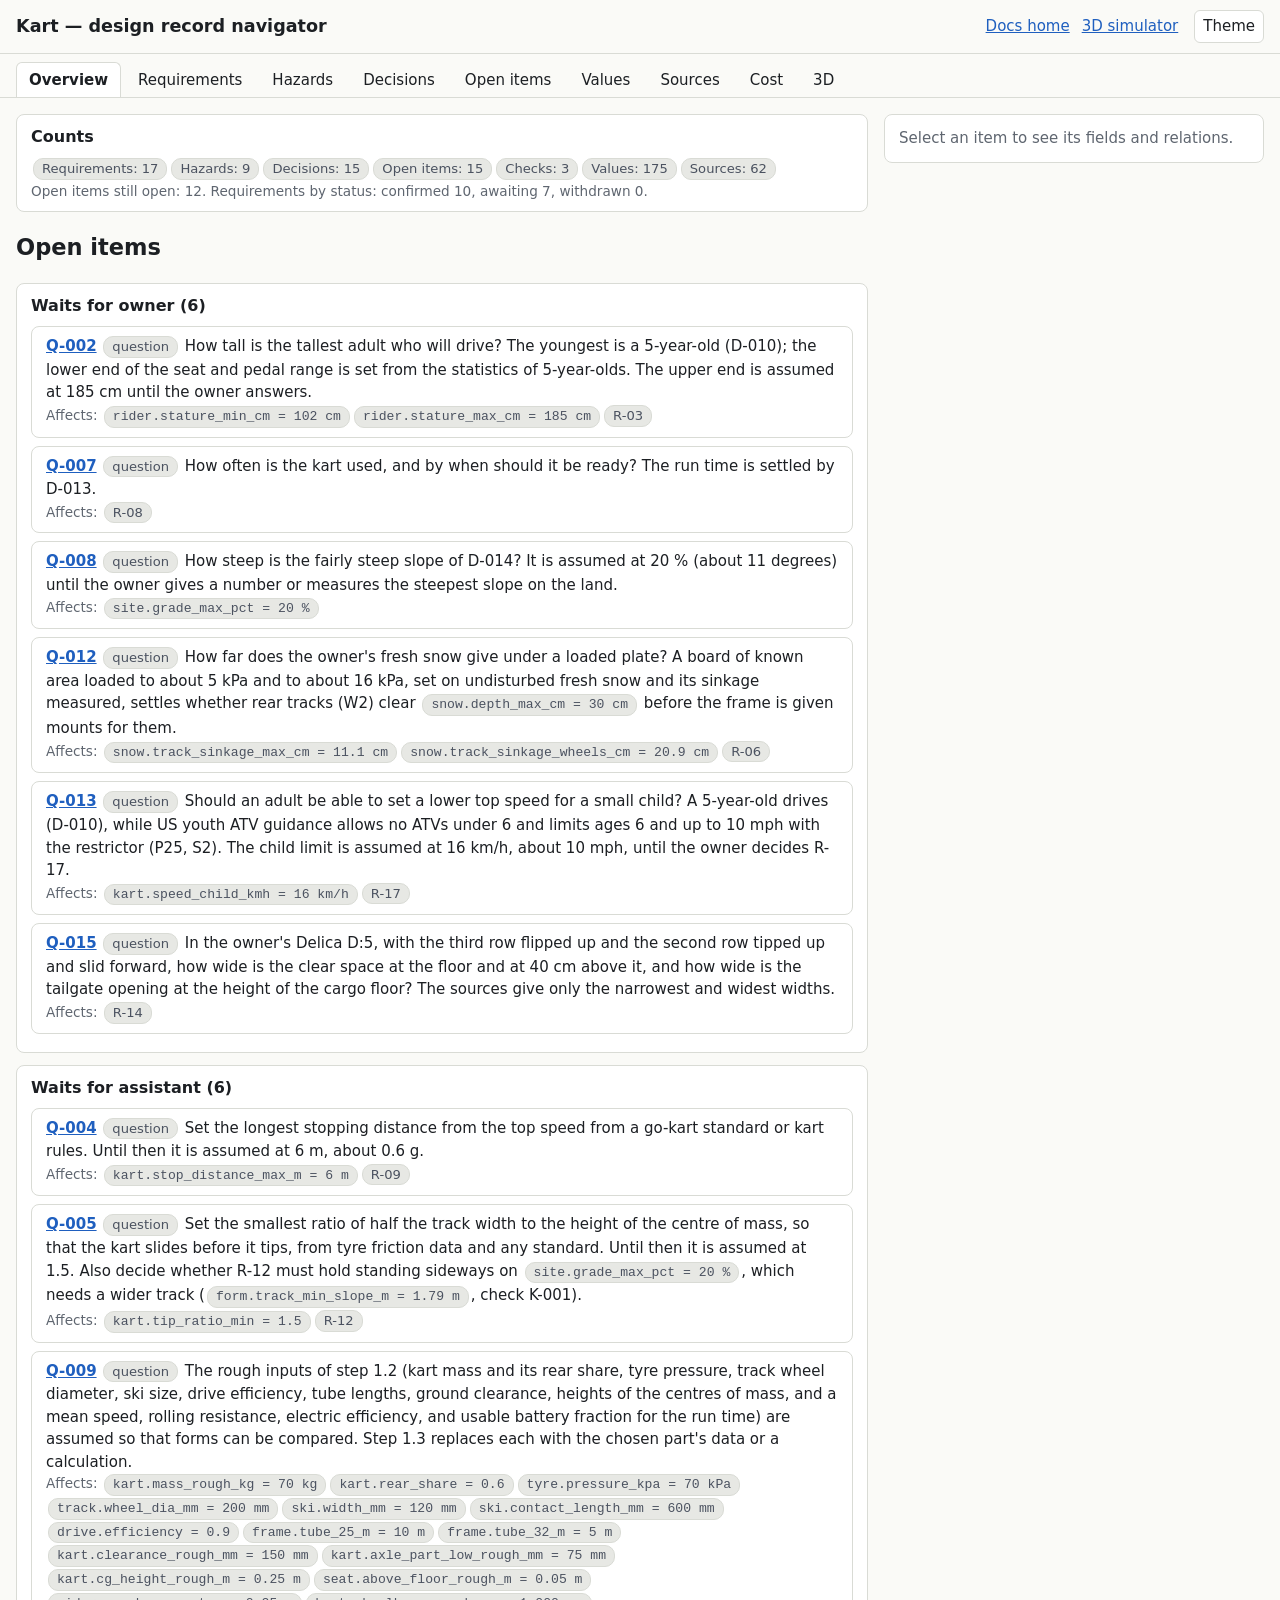
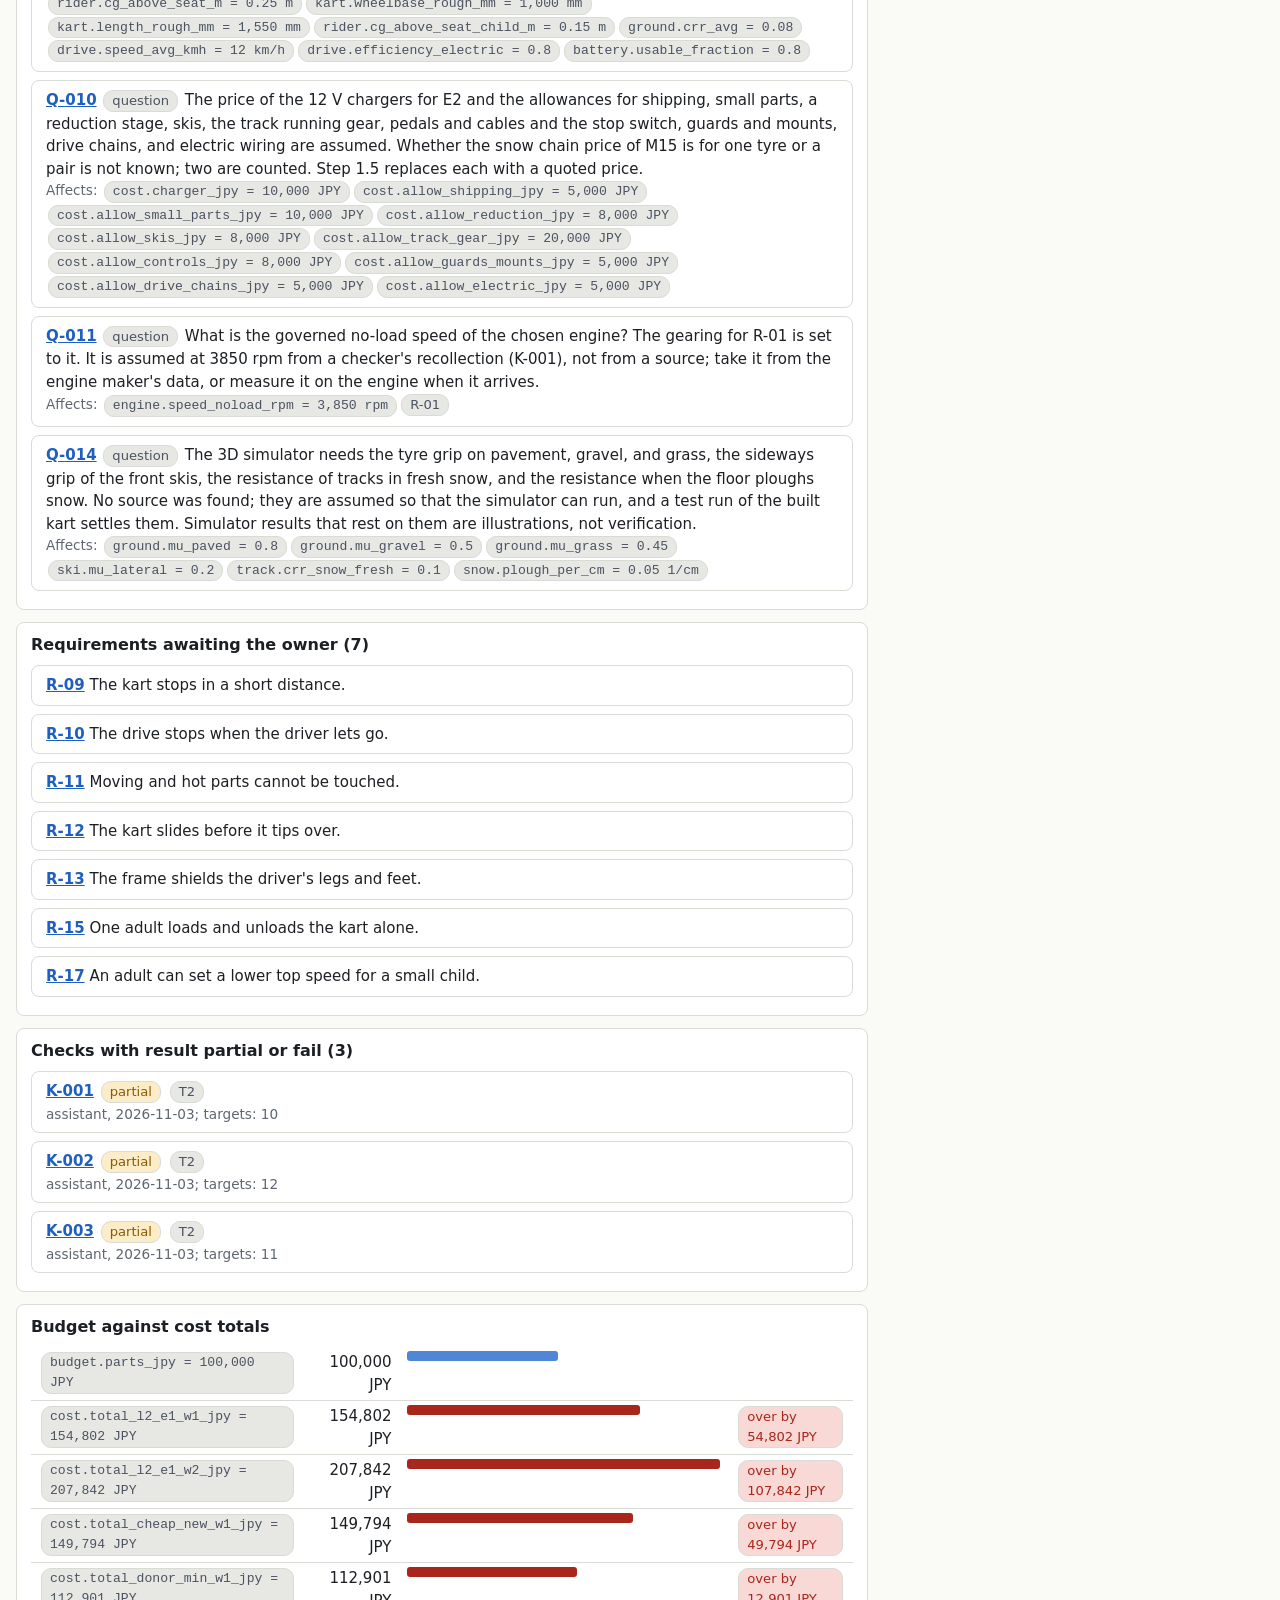
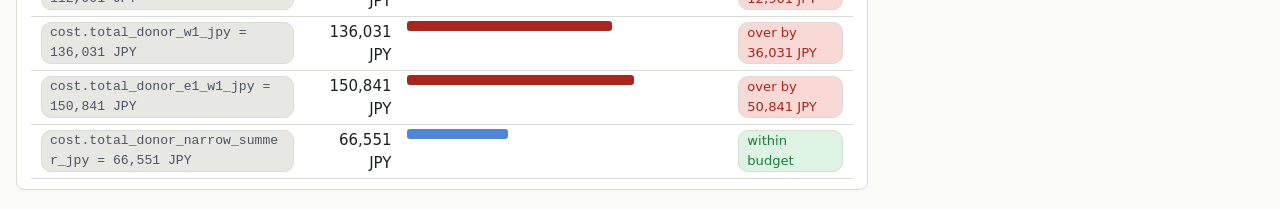
==== docs/navigator/index.html @ 1334c10e "Add the documentation site, the navigator, and the 3D simulator MkDocs Material site over docs/ with" ====
<!doctype html>
<html lang="en">
<head>
<meta charset="utf-8">
<meta name="viewport" content="width=device-width, initial-scale=1">
<title>Kart — design record navigator</title>
<link rel="stylesheet" href="nav.css">
</head>
<body>
<header>
  <h1>Kart — design record navigator</h1>
  <nav><a href="../">Docs home</a><a href="../viewer/">3D simulator</a></nav>
  <button id="theme" type="button" aria-label="Toggle theme">Theme</button>
</header>
<div id="tabs" role="navigation" aria-label="Modes"></div>
<div id="layout">
  <main id="view"><p>Loading the record…</p></main>
  <aside id="card" class="empty" aria-live="polite">Select an item to see its fields and relations.</aside>
</div>
<script type="module" src="app.js"></script>
</body>
</html>
---- docs/navigator/nav.css ----
:root{--bg:#fafaf7;--fg:#1c1f23;--mut:#5f6670;--line:#d9dbd5;--card:#fff;--acc:#1f5fbf;--sel:#fff3c4;
--ok:#1d7a3a;--okbg:#dff3e4;--warn:#8a5a00;--warnbg:#fdecc8;--bad:#a8261c;--badbg:#f8d9d5;--info:#1f5fbf;--infobg:#dce8fa;--neu:#4b5260;--neubg:#e7e8e4;--bar:#4f86d6;--bar2:#a8261c}
@media (prefers-color-scheme:dark){:root:not([data-theme="light"]){--bg:#15181c;--fg:#e6e8ea;--mut:#9aa2ad;--line:#333941;--card:#1d2127;--acc:#7fb0ff;--sel:#4a4220;
--ok:#7fd69a;--okbg:#1d3a28;--warn:#f0c26a;--warnbg:#463615;--bad:#ff9d94;--badbg:#4a2421;--info:#8fb8ff;--infobg:#1f3252;--neu:#b4bac4;--neubg:#2b3038;--bar:#6a9de6;--bar2:#ff7d70}}
:root[data-theme="dark"]{--bg:#15181c;--fg:#e6e8ea;--mut:#9aa2ad;--line:#333941;--card:#1d2127;--acc:#7fb0ff;--sel:#4a4220;
--ok:#7fd69a;--okbg:#1d3a28;--warn:#f0c26a;--warnbg:#463615;--bad:#ff9d94;--badbg:#4a2421;--info:#8fb8ff;--infobg:#1f3252;--neu:#b4bac4;--neubg:#2b3038;--bar:#6a9de6;--bar2:#ff7d70}
*{box-sizing:border-box}
html,body{margin:0}
body{background:var(--bg);color:var(--fg);font:15px/1.5 system-ui,sans-serif;overflow-x:hidden}
a{color:var(--acc)}
header{display:flex;flex-wrap:wrap;align-items:center;gap:8px 16px;padding:10px 16px;border-bottom:1px solid var(--line)}
header h1{font-size:1.1rem;margin:0;flex:1 1 auto}
header nav{display:flex;gap:12px}
button,select,input{font:inherit;color:var(--fg);background:var(--card);border:1px solid var(--line);border-radius:6px;padding:4px 8px}
button{cursor:pointer}
#tabs{display:flex;gap:4px;padding:8px 16px 0;overflow-x:auto;border-bottom:1px solid var(--line)}
#tabs a{padding:6px 12px;text-decoration:none;color:var(--fg);border:1px solid transparent;border-bottom:0;border-radius:6px 6px 0 0;white-space:nowrap}
#tabs a[aria-current="page"]{background:var(--card);border-color:var(--line);font-weight:600}
#layout{display:grid;grid-template-columns:minmax(0,1fr) 380px;gap:16px;padding:16px;align-items:start}
#view{min-width:0}
#card{position:sticky;top:8px;background:var(--card);border:1px solid var(--line);border-radius:8px;padding:12px 14px;max-height:calc(100vh - 16px);overflow:auto;min-width:0}
#card.empty{color:var(--mut)}
#card h2{font-size:1rem;margin:0 0 6px}
#card h3{font-size:.8rem;margin:12px 0 4px;color:var(--mut);text-transform:uppercase}
#card dl{margin:0;display:grid;grid-template-columns:auto 1fr;gap:2px 10px}
#card dt{color:var(--mut)}#card dd{margin:0;overflow-wrap:anywhere}
#closecard{float:right}
.panel{background:var(--card);border:1px solid var(--line);border-radius:8px;padding:10px 14px;margin-bottom:12px}
.panel h2{font-size:1rem;margin:0 0 8px}
.item{background:var(--card);border:1px solid var(--line);border-radius:8px;padding:8px 14px;margin-bottom:8px}
.item.sel,tr.sel{background:var(--sel)}
.item.dim{opacity:.6}
.item .id{font-weight:700}
.meta{color:var(--mut);font-size:.85rem}
.chip{display:inline-block;padding:0 8px;margin:1px 2px;border-radius:10px;font-size:.82rem;text-decoration:none;background:var(--neubg);color:var(--neu);border:1px solid var(--line);overflow-wrap:anywhere}
a.chip:hover{border-color:var(--acc)}
.chip.ok{background:var(--okbg);color:var(--ok)}.chip.warn{background:var(--warnbg);color:var(--warn)}
.chip.bad{background:var(--badbg);color:var(--bad)}.chip.info{background:var(--infobg);color:var(--info)}
.chip.val{font-family:ui-monospace,monospace}
.sup{text-decoration:line-through}
.controls{display:flex;flex-wrap:wrap;gap:8px;margin-bottom:10px}
.tablewrap{overflow-x:auto}
table{border-collapse:collapse;width:100%}
th,td{text-align:left;padding:4px 8px;border-bottom:1px solid var(--line);vertical-align:top}
td.num{text-align:right;font-variant-numeric:tabular-nums}
.bar{height:10px;background:var(--bar);border-radius:3px}.bar.over{background:var(--bar2)}
#pane3d iframe{width:100%;height:70vh;min-height:360px;border:1px solid var(--line);border-radius:8px;background:var(--card)}
svg{max-width:100%;height:auto}
svg text{fill:var(--fg);font-size:12px}
svg .bar{fill:var(--bar)}svg .bar.over{fill:var(--bar2)}svg .grid{stroke:var(--line)}svg .budget{stroke:var(--bad);stroke-width:2;stroke-dasharray:5 3}
svg a{cursor:pointer}
@media (max-width:760px){
 #layout{grid-template-columns:minmax(0,1fr)}
 #card{position:fixed;left:0;right:0;bottom:0;top:auto;max-height:55vh;border-radius:12px 12px 0 0;z-index:5}
 #card.empty{display:none}
 body.hascard #view{padding-bottom:55vh}
}
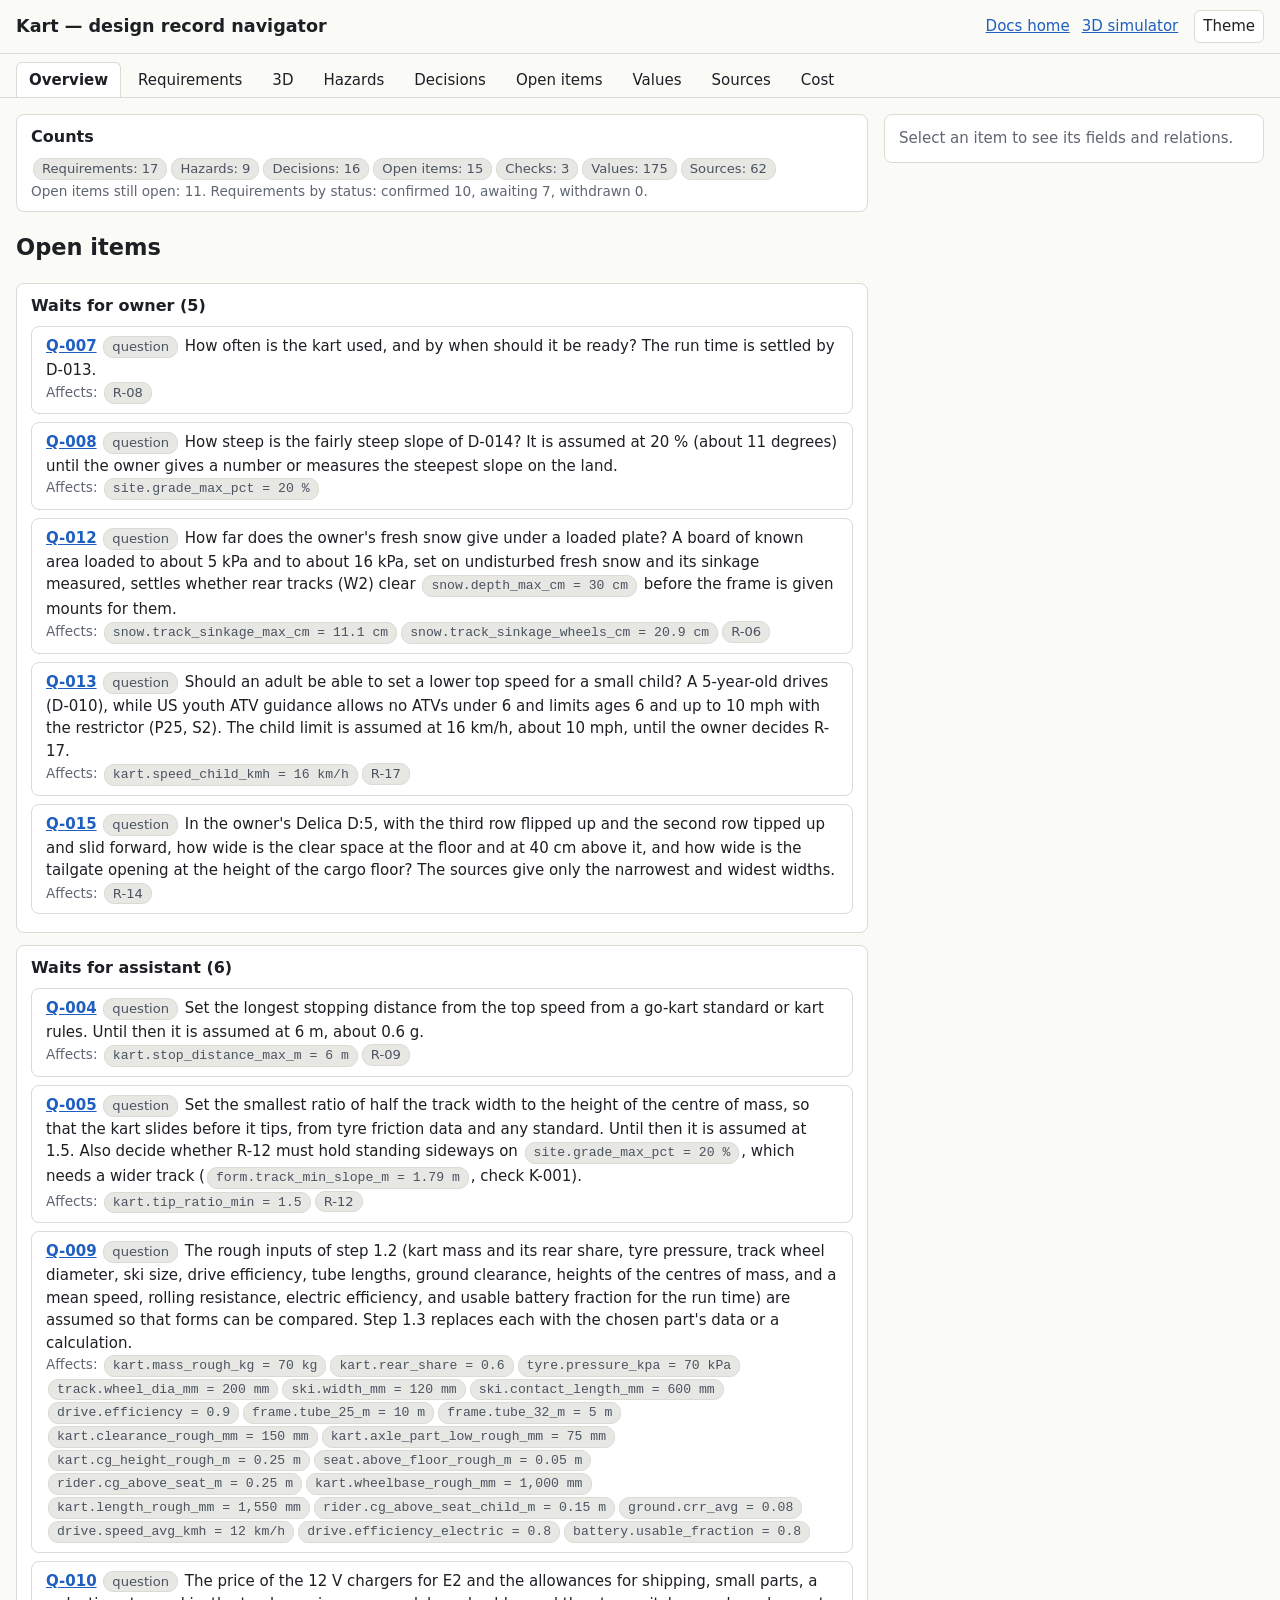
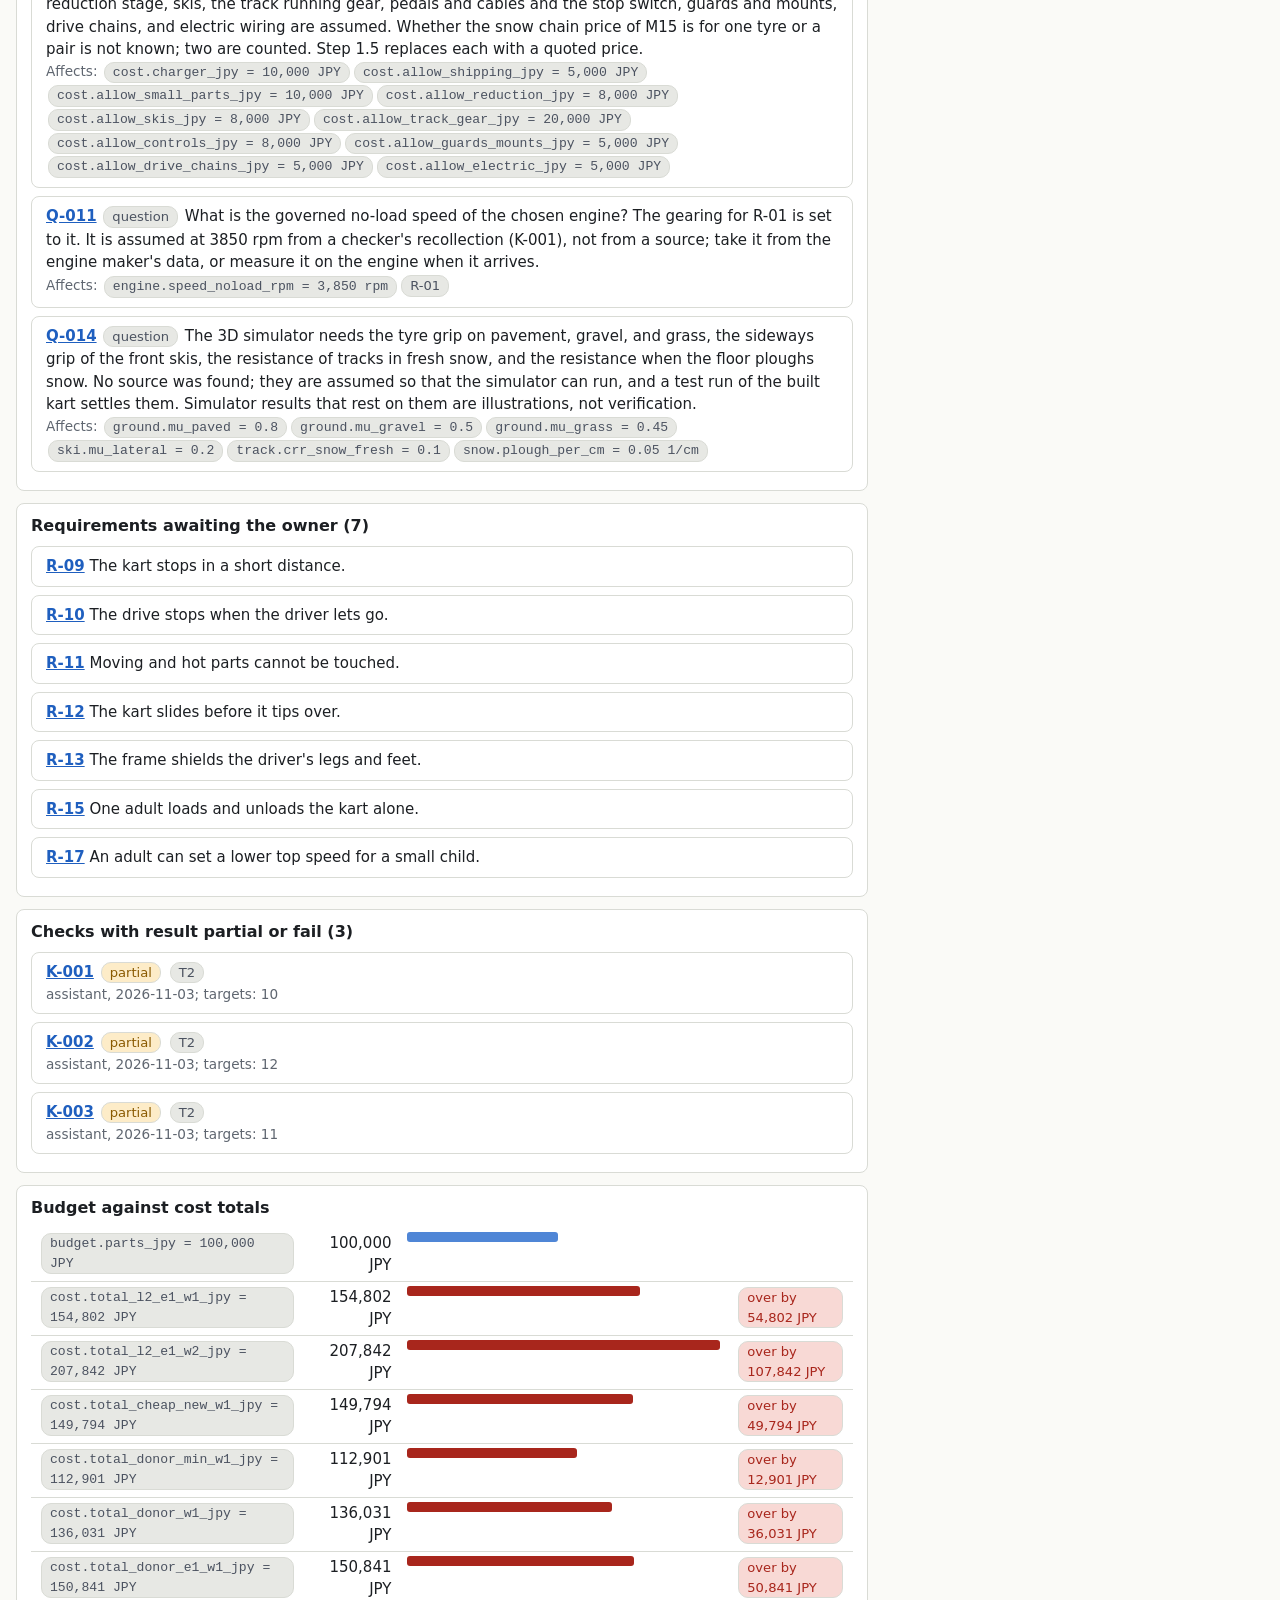
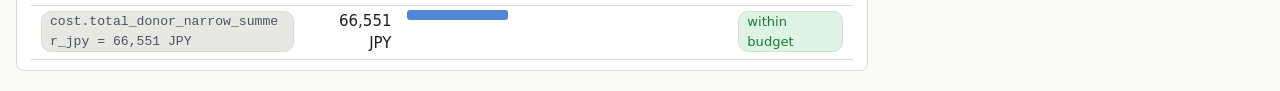
==== commit 3039c8e8: "Make 3D a main mode of the navigator, tied to the selection by part ids docs/viewer/parts.js ties th" ====
--- a/docs/navigator/index.html
+++ b/docs/navigator/index.html
@@ -9,12 +9,12 @@
 <body>
 <header>
   <h1>Kart — design record navigator</h1>
-  <nav><a href="../">Docs home</a><a href="../viewer/">3D simulator</a></nav>
+  <nav><a href="../">Docs home</a><a href="#/?m=3d" id="link3d">3D simulator</a></nav>
   <button id="theme" type="button" aria-label="Toggle theme">Theme</button>
 </header>
 <div id="tabs" role="navigation" aria-label="Modes"></div>
 <div id="layout">
-  <main id="view"><p>Loading the record…</p></main>
+  <main id="view"><div id="content"><p>Loading the record…</p></div><div id="pane3d" hidden></div></main>
   <aside id="card" class="empty" aria-live="polite">Select an item to see its fields and relations.</aside>
 </div>
 <script type="module" src="app.js"></script>
--- a/docs/navigator/nav.css
+++ b/docs/navigator/nav.css
@@ -44,7 +44,21 @@
 th,td{text-align:left;padding:4px 8px;border-bottom:1px solid var(--line);vertical-align:top}
 td.num{text-align:right;font-variant-numeric:tabular-nums}
 .bar{height:10px;background:var(--bar);border-radius:3px}.bar.over{background:var(--bar2)}
-#pane3d iframe{width:100%;height:70vh;min-height:360px;border:1px solid var(--line);border-radius:8px;background:var(--card)}
+#pane3d iframe{width:100%;flex:1 1 auto;min-height:320px;border:1px solid var(--line);border-radius:8px;background:var(--card)}
+#pane3d{flex:1 1 auto;display:flex;flex-direction:column;min-height:0}
+#pane3d[hidden],#content[hidden]{display:none}
+.tb3d{gap:4px 12px;margin-bottom:6px;align-items:center}
+.tb3d .grp{display:inline-flex;flex-wrap:wrap;gap:4px;align-items:center}
+.tb3d button,.btn.small{padding:1px 8px;font-size:.85rem}
+button[aria-pressed="true"]{background:var(--infobg);border-color:var(--acc);color:var(--info)}
+.btn{display:inline-block;padding:4px 10px;border:1px solid var(--acc);border-radius:6px;text-decoration:none;background:var(--card);margin:6px 0}
+.btn.small{margin:0;border-radius:6px;border-color:var(--line);color:var(--fg)}
+.chip.part{background:var(--infobg);color:var(--info)}
+body{display:flex;flex-direction:column;min-height:100vh}
+body.m3d{height:100vh;overflow:hidden}
+body.m3d #layout{flex:1 1 auto;min-height:0;align-items:stretch;grid-template-rows:minmax(0,1fr)}
+body.m3d #view{display:flex;flex-direction:column;min-height:0}
+body.m3d #card{position:static;max-height:100%}
 svg{max-width:100%;height:auto}
 svg text{fill:var(--fg);font-size:12px}
 svg .bar{fill:var(--bar)}svg .bar.over{fill:var(--bar2)}svg .grid{stroke:var(--line)}svg .budget{stroke:var(--bad);stroke-width:2;stroke-dasharray:5 3}
@@ -54,4 +68,7 @@
  #card{position:fixed;left:0;right:0;bottom:0;top:auto;max-height:55vh;border-radius:12px 12px 0 0;z-index:5}
  #card.empty{display:none}
  body.hascard #view{padding-bottom:55vh}
+ body.m3d #card{position:fixed;max-height:35vh}
+ body.m3d.hascard #view{padding-bottom:35vh}
 }
+header,#tabs{flex:none}
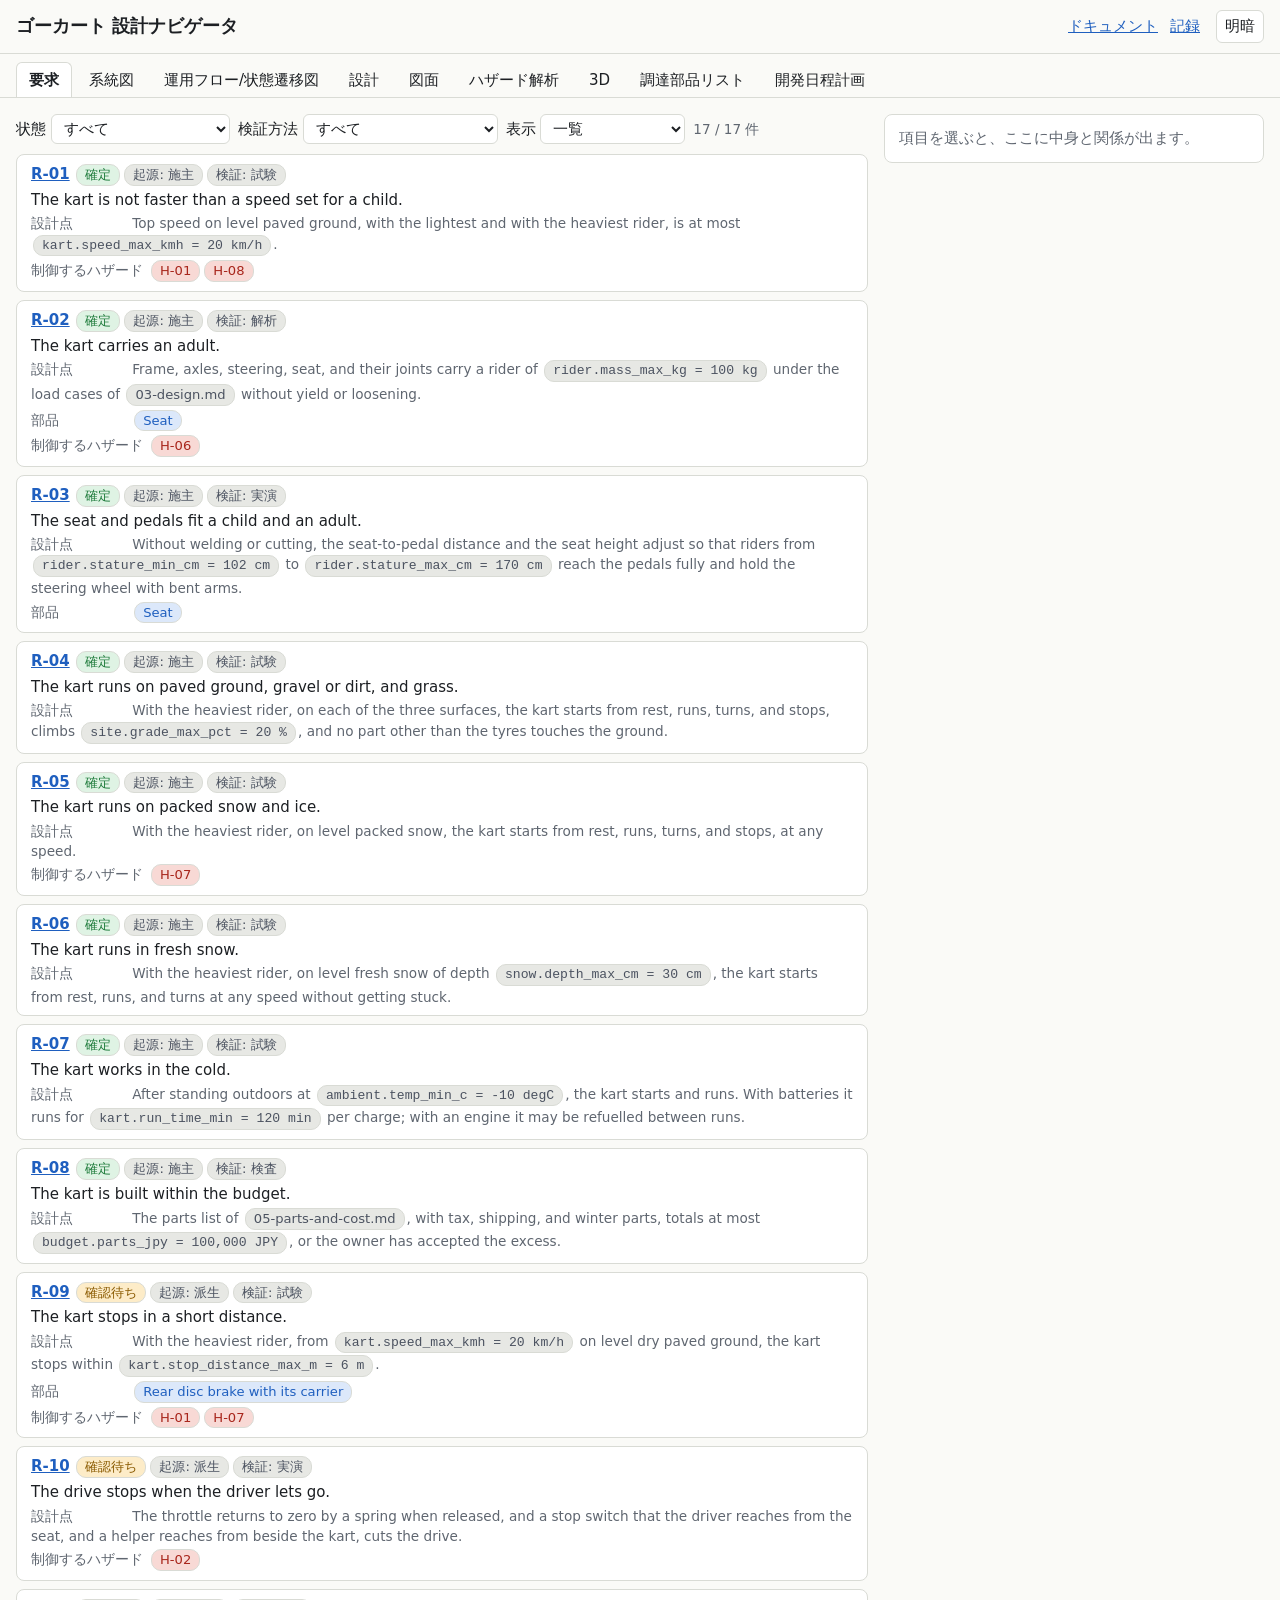
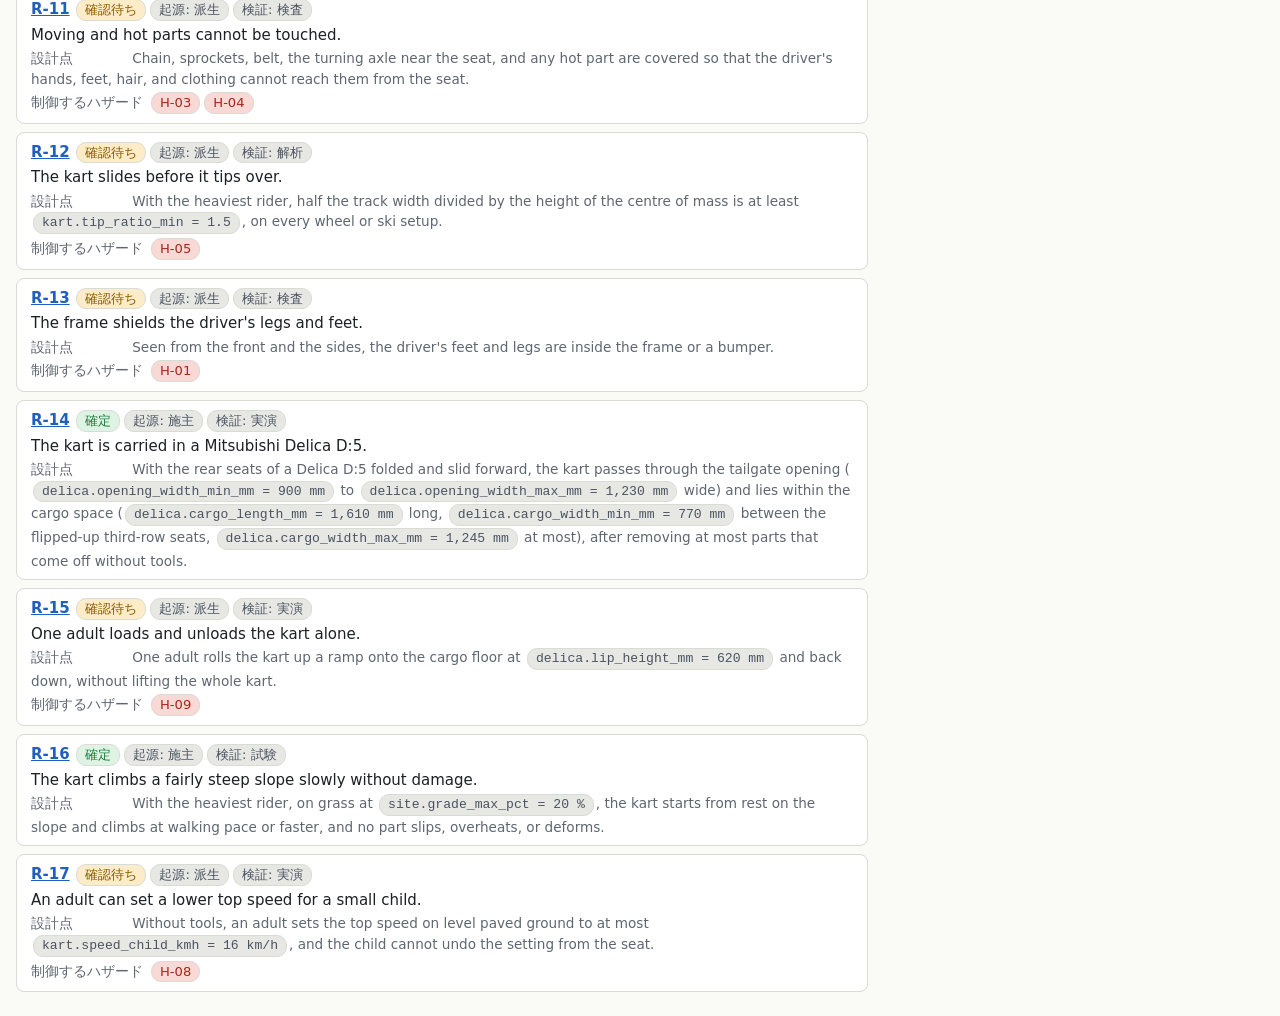
==== commit d5d471c6: "Rebuild the navigator in Japanese around the design, with drawings and a design 3D view The owner as" ====
--- a/docs/navigator/index.html
+++ b/docs/navigator/index.html
@@ -1,21 +1,21 @@
 <!doctype html>
-<html lang="en">
+<html lang="ja">
 <head>
 <meta charset="utf-8">
 <meta name="viewport" content="width=device-width, initial-scale=1">
-<title>Kart — design record navigator</title>
+<title>ゴーカート 設計ナビゲータ</title>
 <link rel="stylesheet" href="nav.css">
 </head>
 <body>
 <header>
-  <h1>Kart — design record navigator</h1>
-  <nav><a href="../">Docs home</a><a href="#/?m=3d" id="link3d">3D simulator</a></nav>
-  <button id="theme" type="button" aria-label="Toggle theme">Theme</button>
+  <h1>ゴーカート 設計ナビゲータ</h1>
+  <nav><a href="../">ドキュメント</a><a href="../record/">記録</a></nav>
+  <button id="theme" type="button" aria-label="明暗の切り替え">明暗</button>
 </header>
-<div id="tabs" role="navigation" aria-label="Modes"></div>
+<div id="tabs" role="navigation" aria-label="モード"></div>
 <div id="layout">
-  <main id="view"><div id="content"><p>Loading the record…</p></div><div id="pane3d" hidden></div></main>
-  <aside id="card" class="empty" aria-live="polite">Select an item to see its fields and relations.</aside>
+  <main id="view"><p>記録を読み込んでいます…</p></main>
+  <aside id="card" class="empty" aria-live="polite">項目を選ぶと、ここに中身と関係が出ます。</aside>
 </div>
 <script type="module" src="app.js"></script>
 </body>
--- a/docs/navigator/nav.css
+++ b/docs/navigator/nav.css
@@ -1,74 +1,95 @@
-:root{--bg:#fafaf7;--fg:#1c1f23;--mut:#5f6670;--line:#d9dbd5;--card:#fff;--acc:#1f5fbf;--sel:#fff3c4;
+:root{--bg:#fafaf7;--fg:#1c1f23;--mut:#5f6670;--line:#d9dbd5;--card:#fff;--acc:#1f5fbf;--sel:#fff3c4;--lit:#e9f1ff;
 --ok:#1d7a3a;--okbg:#dff3e4;--warn:#8a5a00;--warnbg:#fdecc8;--bad:#a8261c;--badbg:#f8d9d5;--info:#1f5fbf;--infobg:#dce8fa;--neu:#4b5260;--neubg:#e7e8e4;--bar:#4f86d6;--bar2:#a8261c}
-@media (prefers-color-scheme:dark){:root:not([data-theme="light"]){--bg:#15181c;--fg:#e6e8ea;--mut:#9aa2ad;--line:#333941;--card:#1d2127;--acc:#7fb0ff;--sel:#4a4220;
+@media (prefers-color-scheme:dark){:root:not([data-theme="light"]){--bg:#15181c;--fg:#e6e8ea;--mut:#9aa2ad;--line:#333941;--card:#1d2127;--acc:#7fb0ff;--sel:#4a4220;--lit:#1f2f4a;
 --ok:#7fd69a;--okbg:#1d3a28;--warn:#f0c26a;--warnbg:#463615;--bad:#ff9d94;--badbg:#4a2421;--info:#8fb8ff;--infobg:#1f3252;--neu:#b4bac4;--neubg:#2b3038;--bar:#6a9de6;--bar2:#ff7d70}}
-:root[data-theme="dark"]{--bg:#15181c;--fg:#e6e8ea;--mut:#9aa2ad;--line:#333941;--card:#1d2127;--acc:#7fb0ff;--sel:#4a4220;
+:root[data-theme="dark"]{--bg:#15181c;--fg:#e6e8ea;--mut:#9aa2ad;--line:#333941;--card:#1d2127;--acc:#7fb0ff;--sel:#4a4220;--lit:#1f2f4a;
 --ok:#7fd69a;--okbg:#1d3a28;--warn:#f0c26a;--warnbg:#463615;--bad:#ff9d94;--badbg:#4a2421;--info:#8fb8ff;--infobg:#1f3252;--neu:#b4bac4;--neubg:#2b3038;--bar:#6a9de6;--bar2:#ff7d70}
 *{box-sizing:border-box}
+[hidden]{display:none!important}
 html,body{margin:0}
-body{background:var(--bg);color:var(--fg);font:15px/1.5 system-ui,sans-serif;overflow-x:hidden}
+body{background:var(--bg);color:var(--fg);font:15px/1.5 system-ui,"Yu Gothic UI","Meiryo",sans-serif;overflow-x:hidden;display:flex;flex-direction:column;min-height:100vh}
 a{color:var(--acc)}
-header{display:flex;flex-wrap:wrap;align-items:center;gap:8px 16px;padding:10px 16px;border-bottom:1px solid var(--line)}
+header{display:flex;flex-wrap:wrap;align-items:center;gap:8px 16px;padding:10px 16px;border-bottom:1px solid var(--line);flex:none}
 header h1{font-size:1.1rem;margin:0;flex:1 1 auto}
 header nav{display:flex;gap:12px}
 button,select,input{font:inherit;color:var(--fg);background:var(--card);border:1px solid var(--line);border-radius:6px;padding:4px 8px}
 button{cursor:pointer}
-#tabs{display:flex;gap:4px;padding:8px 16px 0;overflow-x:auto;border-bottom:1px solid var(--line)}
+#tabs{display:flex;gap:4px;padding:8px 16px 0;overflow-x:auto;border-bottom:1px solid var(--line);flex:none}
 #tabs a{padding:6px 12px;text-decoration:none;color:var(--fg);border:1px solid transparent;border-bottom:0;border-radius:6px 6px 0 0;white-space:nowrap}
 #tabs a[aria-current="page"]{background:var(--card);border-color:var(--line);font-weight:600}
 #layout{display:grid;grid-template-columns:minmax(0,1fr) 380px;gap:16px;padding:16px;align-items:start}
 #view{min-width:0}
 #card{position:sticky;top:8px;background:var(--card);border:1px solid var(--line);border-radius:8px;padding:12px 14px;max-height:calc(100vh - 16px);overflow:auto;min-width:0}
 #card.empty{color:var(--mut)}
-#card h2{font-size:1rem;margin:0 0 6px}
-#card h3{font-size:.8rem;margin:12px 0 4px;color:var(--mut);text-transform:uppercase}
-#card dl{margin:0;display:grid;grid-template-columns:auto 1fr;gap:2px 10px}
-#card dt{color:var(--mut)}#card dd{margin:0;overflow-wrap:anywhere}
+#card h2{font-size:1rem;margin:0 0 2px;overflow-wrap:anywhere}
+#card h3{font-size:.8rem;margin:12px 0 4px;color:var(--mut)}
+#card dl{margin:8px 0 0;display:grid;grid-template-columns:auto 1fr;gap:2px 10px}
+#card dt{color:var(--mut);white-space:nowrap}#card dd{margin:0;overflow-wrap:anywhere}
 #closecard{float:right}
+.btns{display:flex;flex-wrap:wrap;gap:4px 6px;margin-top:6px}
+.btn{display:inline-block;padding:2px 10px;border:1px solid var(--acc);border-radius:6px;text-decoration:none;background:var(--card);font-size:.88rem}
+.btn:hover{background:var(--infobg)}
 .panel{background:var(--card);border:1px solid var(--line);border-radius:8px;padding:10px 14px;margin-bottom:12px}
 .panel h2{font-size:1rem;margin:0 0 8px}
+.moderr{color:var(--bad);border-color:var(--bad)}
 .item{background:var(--card);border:1px solid var(--line);border-radius:8px;padding:8px 14px;margin-bottom:8px}
-.item.sel,tr.sel{background:var(--sel)}
-.item.dim{opacity:.6}
 .item .id{font-weight:700}
 .meta{color:var(--mut);font-size:.85rem}
 .chip{display:inline-block;padding:0 8px;margin:1px 2px;border-radius:10px;font-size:.82rem;text-decoration:none;background:var(--neubg);color:var(--neu);border:1px solid var(--line);overflow-wrap:anywhere}
-a.chip:hover{border-color:var(--acc)}
+a.chip:hover,.chip[role=button]:hover{border-color:var(--acc)}
+.chip[role=button]{cursor:pointer}
 .chip.ok{background:var(--okbg);color:var(--ok)}.chip.warn{background:var(--warnbg);color:var(--warn)}
 .chip.bad{background:var(--badbg);color:var(--bad)}.chip.info{background:var(--infobg);color:var(--info)}
 .chip.val{font-family:ui-monospace,monospace}
+.chip.part{background:var(--infobg);color:var(--info)}
+.chip.haz{background:var(--badbg);color:var(--bad)}
 .sup{text-decoration:line-through}
-.controls{display:flex;flex-wrap:wrap;gap:8px;margin-bottom:10px}
+/* selection state shared by every mode */
+.sel{background:var(--sel)!important;outline:2px solid var(--acc)}
+.lit{background:var(--lit)}
+.dim{opacity:.38}
+.controls{display:flex;flex-wrap:wrap;gap:8px;margin-bottom:10px;align-items:center}
 .tablewrap{overflow-x:auto}
 table{border-collapse:collapse;width:100%}
 th,td{text-align:left;padding:4px 8px;border-bottom:1px solid var(--line);vertical-align:top}
 td.num{text-align:right;font-variant-numeric:tabular-nums}
 .bar{height:10px;background:var(--bar);border-radius:3px}.bar.over{background:var(--bar2)}
-#pane3d iframe{width:100%;flex:1 1 auto;min-height:320px;border:1px solid var(--line);border-radius:8px;background:var(--card)}
-#pane3d{flex:1 1 auto;display:flex;flex-direction:column;min-height:0}
-#pane3d[hidden],#content[hidden]{display:none}
-.tb3d{gap:4px 12px;margin-bottom:6px;align-items:center}
-.tb3d .grp{display:inline-flex;flex-wrap:wrap;gap:4px;align-items:center}
-.tb3d button,.btn.small{padding:1px 8px;font-size:.85rem}
 button[aria-pressed="true"]{background:var(--infobg);border-color:var(--acc);color:var(--info)}
-.btn{display:inline-block;padding:4px 10px;border:1px solid var(--acc);border-radius:6px;text-decoration:none;background:var(--card);margin:6px 0}
-.btn.small{margin:0;border-radius:6px;border-color:var(--line);color:var(--fg)}
-.chip.part{background:var(--infobg);color:var(--info)}
-body{display:flex;flex-direction:column;min-height:100vh}
-body.m3d{height:100vh;overflow:hidden}
-body.m3d #layout{flex:1 1 auto;min-height:0;align-items:stretch;grid-template-rows:minmax(0,1fr)}
-body.m3d #view{display:flex;flex-direction:column;min-height:0}
-body.m3d #card{position:static;max-height:100%}
+/* the 3D mode takes the full height */
+body.full{height:100vh;overflow:hidden}
+body.full #layout{flex:1 1 auto;min-height:0;align-items:stretch;grid-template-rows:minmax(0,1fr)}
+body.full #view{display:flex;flex-direction:column;min-height:0}
+body.full .mode:not([hidden]){flex:1 1 auto;display:flex;flex-direction:column;min-height:0}
+body.full #card{position:static;max-height:100%}
 svg{max-width:100%;height:auto}
 svg text{fill:var(--fg);font-size:12px}
-svg .bar{fill:var(--bar)}svg .bar.over{fill:var(--bar2)}svg .grid{stroke:var(--line)}svg .budget{stroke:var(--bad);stroke-width:2;stroke-dasharray:5 3}
 svg a{cursor:pointer}
 @media (max-width:760px){
  #layout{grid-template-columns:minmax(0,1fr)}
  #card{position:fixed;left:0;right:0;bottom:0;top:auto;max-height:55vh;border-radius:12px 12px 0 0;z-index:5}
  #card.empty{display:none}
  body.hascard #view{padding-bottom:55vh}
- body.m3d #card{position:fixed;max-height:35vh}
- body.m3d.hascard #view{padding-bottom:35vh}
+ body.full #card{position:fixed;max-height:35vh}
+ body.full.hascard #view{padding-bottom:35vh}
 }
-header,#tabs{flex:none}
+/* modes: 要求, 設計, ハザード解析, 3D */
+.rline{margin-top:2px}.rlab{display:inline-block;min-width:7em;margin-right:6px;color:var(--mut)}
+.rtext{margin:2px 0}
+.reqrow,.gateitem,.haztable tbody tr{cursor:pointer}
+.gateitem{padding:3px 0;border-bottom:1px solid var(--line)}
+.dsec h2{font-size:1rem}.chips{display:flex;flex-wrap:wrap;gap:2px}
+.haztable .ctl{padding:2px 4px;margin-bottom:3px;border-radius:4px}
+.hazmat{width:auto}.hazmat th,.hazmat td{padding:2px 4px;text-align:center;border:1px solid var(--line)}
+.hazmat th.vert{writing-mode:vertical-rl;height:5.5em;font-size:.78rem;font-weight:500;cursor:pointer;white-space:nowrap}
+.hazmat th.rowh{cursor:pointer;font-size:.8rem}
+.hazmat td.on{cursor:pointer;color:var(--acc)}
+.hazmat tr.sel th.rowh,.hazmat th.vert.sel{background:var(--sel)}
+.hazmat td.on.sel{background:var(--sel)}
+.m-v3d{display:flex;flex-direction:column;flex:1 1 auto;min-height:0}
+.tb3d{gap:4px 14px;margin-bottom:6px}
+.tb3d .grp{display:inline-flex;flex-wrap:wrap;gap:4px;align-items:center}
+.tb3d button{padding:1px 8px;font-size:.85rem}
+.stage3d{flex:1 1 auto;min-height:60vh;display:flex}
+body.full .stage3d{min-height:0}
+.stage3d iframe{flex:1 1 auto;width:100%;border:1px solid var(--line);border-radius:8px;background:var(--card)}
+.item .id,.haztable .id{white-space:nowrap}
